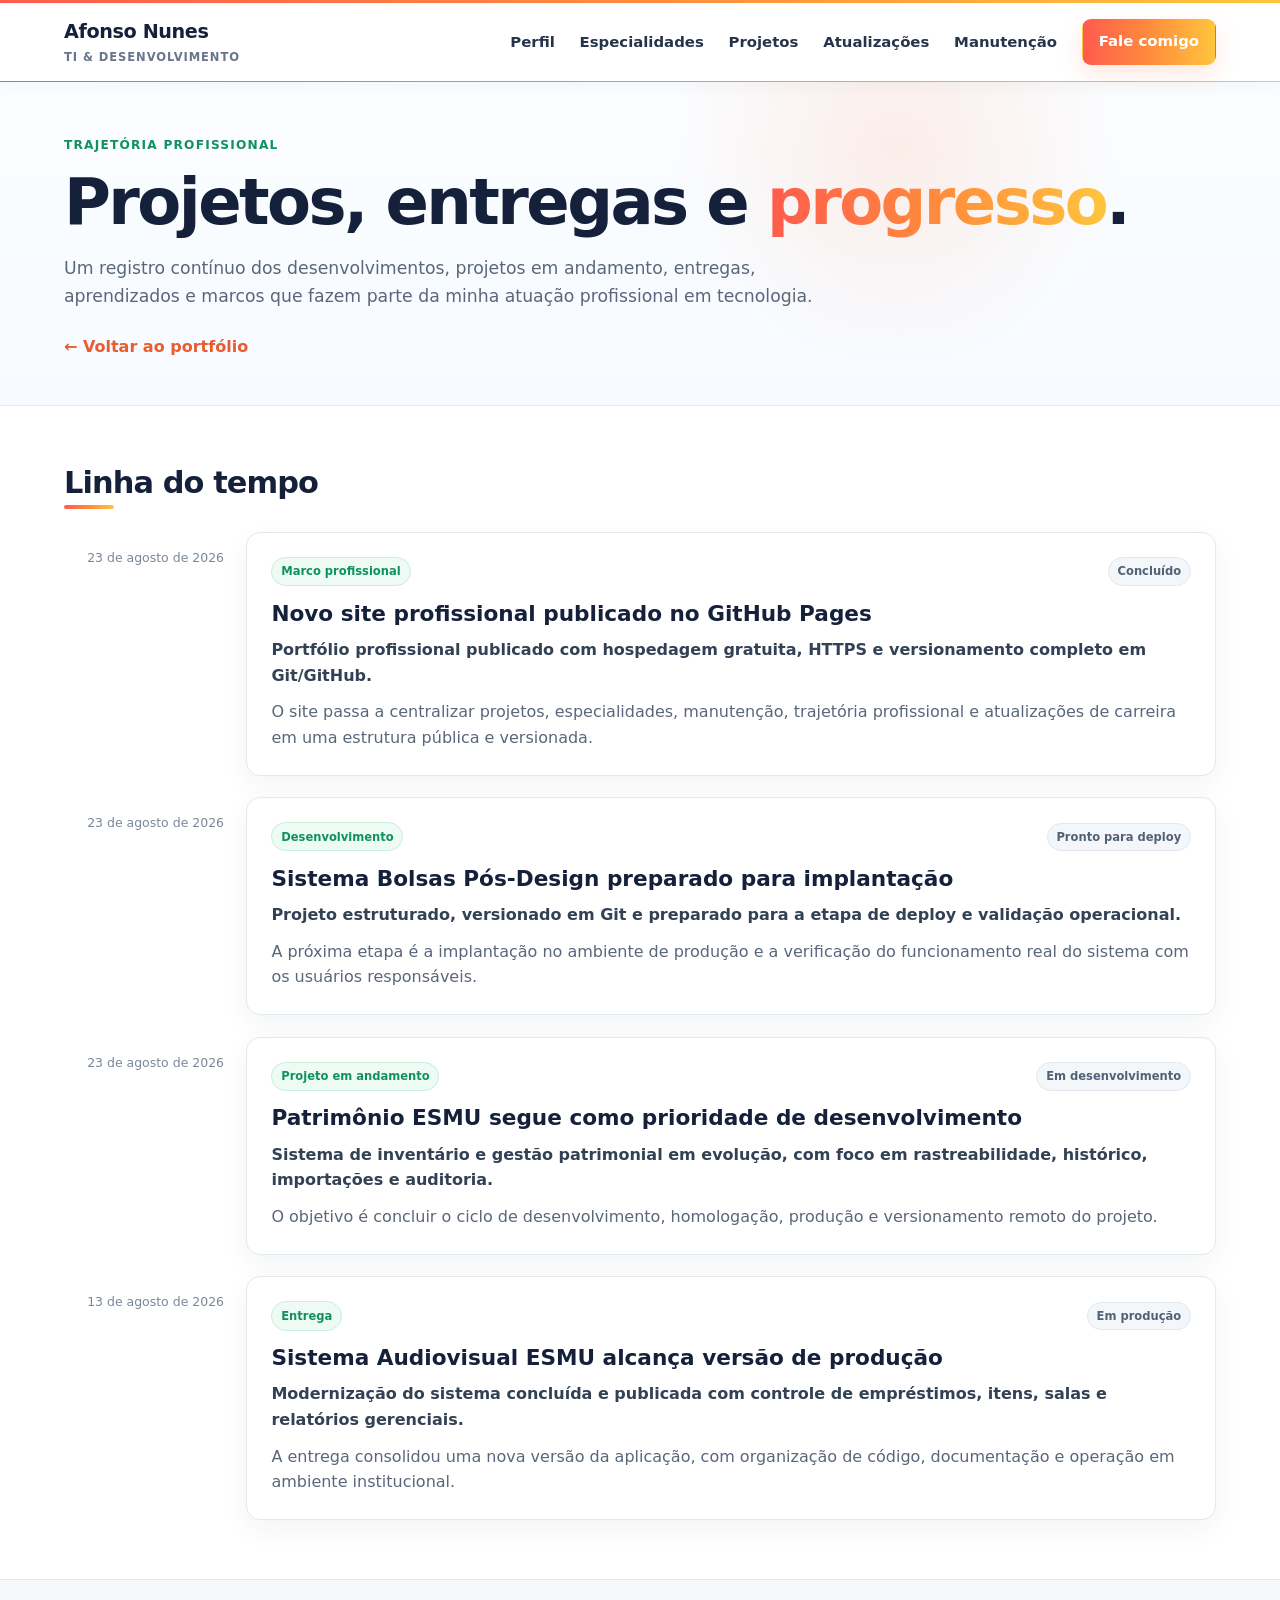
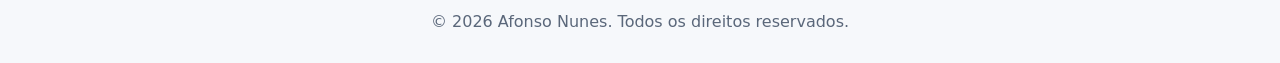
==== noticias.html @ dd9e484a "Cria página de atualizações e progresso profissional" ====
<!DOCTYPE html><html lang="pt-BR"><head><meta charset="UTF-8"><meta name="viewport" content="width=device-width,initial-scale=1"><meta name="description" content="Atualizações profissionais, projetos, entregas e progresso na trajetória de Afonso Nunes em tecnologia."><meta name="author" content="Afonso Nunes"><meta name="theme-color" content="#f7f9fc"><title>Atualizações Profissionais | Afonso Nunes</title><link rel="canonical" href="https://afonso0206.github.io/afonso-nunes-ti/noticias.html"><link rel="stylesheet" href="assets/css/style.css"><link rel="stylesheet" href="assets/css/noticias.css"><link rel="icon" type="image/svg+xml" href="favicon/favicon.svg"></head><body><a href="#main-content" class="skip-link">Pular para o conteúdo principal</a><header class="header"><div class="container header-container"><a class="logo" href="index.html" style="text-decoration:none"><span class="logo-name">Afonso Nunes</span><span class="logo-role">TI & DESENVOLVIMENTO</span></a><button class="mobile-menu-btn" aria-expanded="false" aria-controls="main-nav" aria-label="Abrir menu de navegação"><span class="hamburger"></span></button><nav id="main-nav" class="nav"><ul class="nav-list"><li><a href="index.html#perfil">Perfil</a></li><li><a href="index.html#especialidades">Especialidades</a></li><li><a href="index.html#projetos">Projetos</a></li><li><a href="noticias.html" aria-current="page">Atualizações</a></li><li><a href="index.html#manutencao">Manutenção</a></li><li><a href="index.html#contato" class="btn btn-primary">Fale comigo</a></li></ul></nav></div></header><main id="main-content"><section class="news-page-hero"><div class="container"><span class="section-eyebrow">TRAJETÓRIA PROFISSIONAL</span><h1>Projetos, entregas e <span class="gradient-warm">progresso</span>.</h1><p>Um registro contínuo dos desenvolvimentos, projetos em andamento, entregas, aprendizados e marcos que fazem parte da minha atuação profissional em tecnologia.</p><a class="news-back" href="index.html">← Voltar ao portfólio</a></div></section><section class="section"><div class="container"><h2 class="section-title">Linha do tempo</h2><div id="noticias-lista" class="timeline" aria-live="polite"><p class="news-loading">Carregando atualizações...</p></div></div></section></main><footer class="footer"><div class="container"><p>&copy; <span id="current-year"></span> Afonso Nunes. Todos os direitos reservados.</p></div></footer><script src="assets/js/noticias.js"></script><script src="assets/js/app.js"></script></body></html>
---- assets/css/style.css ----
:root{--bg:#f7f9fc;--surface:#fff;--surface-soft:#f4f7fb;--text:#15213b;--muted:#5a677a;--border:#e1e7ef;--green:#16a66a;--warm:linear-gradient(90deg,#ff5b4d,#ff8b3d,#ffc53d);--cool:linear-gradient(90deg,#a9cf3a,#3cc49c,#3b82f6);--shadow:0 12px 34px rgba(22,33,59,.08);--shadow-strong:0 20px 50px rgba(22,33,59,.12);--radius:16px;--font:'Segoe UI',system-ui,-apple-system,BlinkMacSystemFont,sans-serif;--mono:'Consolas','Monaco','Courier New',monospace;--max:1180px}*,*::before,*::after{box-sizing:border-box;margin:0;padding:0}html{scroll-behavior:smooth}body{font-family:var(--font);background:var(--bg);color:var(--text);line-height:1.6;font-size:16px}p{color:var(--muted)}h1,h2,h3{line-height:1.16}a{color:inherit}.container{width:min(90%,var(--max));margin:0 auto}.skip-link{position:absolute;top:-60px;left:1rem;z-index:9999;background:#fff;color:#111827;padding:.7rem 1rem;border:2px solid #f59e0b;border-radius:8px}.skip-link:focus{top:1rem}:focus-visible{outline:3px solid #f59e0b;outline-offset:3px}.gradient-warm,.gradient-cool{-webkit-background-clip:text;background-clip:text;-webkit-text-fill-color:transparent}.gradient-warm{background-image:var(--warm)}.gradient-cool{background-image:var(--cool)}
.header{position:sticky;top:0;z-index:50;background:rgba(255,255,255,.96);backdrop-filter:blur(14px);border-top:3px solid transparent;border-image:var(--warm) 1;border-bottom:1px solid rgba(225,231,239,.95);box-shadow:0 5px 20px rgba(21,33,59,.035)}.header-container{min-height:78px;display:flex;align-items:center;justify-content:space-between;gap:2rem}.logo{display:flex;flex-direction:column}.logo-name{font-weight:850;font-size:1.2rem;letter-spacing:-.02em}.logo-role{font-size:.72rem;color:#69758a;letter-spacing:.08em;font-weight:650}.nav-list{display:flex;align-items:center;gap:1.55rem;list-style:none}.nav-list a{text-decoration:none;color:#26344b;font-weight:700;font-size:.93rem;transition:color .2s}.nav-list a:hover{color:#ff7048}.mobile-menu-btn{display:none;border:0;background:transparent;cursor:pointer;padding:.7rem}.hamburger,.hamburger::before,.hamburger::after{display:block;width:26px;height:2px;background:#15213b;position:relative;content:""}.hamburger::before{position:absolute;top:-8px}.hamburger::after{position:absolute;top:8px}
.hero{position:relative;overflow:hidden;min-height:560px;display:flex;align-items:center;padding:2.6rem 0 3rem;background:radial-gradient(circle at 60% 20%,rgba(255,132,75,.13),transparent 22%),radial-gradient(circle at 52% 76%,rgba(70,190,220,.12),transparent 28%),linear-gradient(180deg,#fbfdff,#f7fbff);border-bottom:1px solid var(--border)}.hero::before,.hero::after{content:"";position:absolute;width:190px;height:190px;opacity:.32;background-image:radial-gradient(#bfc9d7 1px,transparent 1px);background-size:15px 15px;pointer-events:none}.hero::before{left:-45px;top:12px}.hero::after{right:-35px;bottom:0}.hero-container{position:relative;z-index:2;display:grid;grid-template-columns:.92fr 1.08fr;gap:4.2rem;align-items:center}.status-badge{display:inline-flex;align-items:center;gap:.55rem;padding:.45rem .8rem;border:1px solid #bfe9d5;border-radius:999px;background:#f3fffa;color:#0d915d;font-size:.76rem;font-weight:800;margin-bottom:1.05rem}.status-dot{width:7px;height:7px;border-radius:50%;background:#24c77c;box-shadow:0 0 0 5px rgba(36,199,124,.08)}.hero-title{font-size:clamp(2.8rem,4.6vw,4.15rem);font-weight:900;letter-spacing:-.048em;margin-bottom:1.05rem}.hero-text{font-size:1.02rem;max-width:510px;margin-bottom:1.25rem}.hero-tags{display:flex;gap:.55rem;flex-wrap:wrap;margin-bottom:1.35rem}.tag{padding:.42rem .72rem;border:1px solid var(--border);border-radius:8px;background:rgba(255,255,255,.82);color:#344158;font-size:.74rem;font-weight:800;box-shadow:0 3px 10px rgba(21,33,59,.025)}.hero-buttons{display:flex;gap:.85rem;flex-wrap:wrap}.btn{display:inline-flex;align-items:center;justify-content:center;min-height:46px;padding:.7rem 1.2rem;border-radius:9px;font-weight:800;text-decoration:none;border:1px solid transparent;cursor:pointer;transition:transform .2s,box-shadow .2s,border-color .2s}.btn:hover{transform:translateY(-2px)}.btn-primary{background:var(--warm);color:#fff;box-shadow:0 9px 22px rgba(255,112,72,.17)}.btn-primary:hover{box-shadow:0 13px 28px rgba(255,112,72,.24)}.btn-outline{background:#fff;color:var(--text);border-color:#d9e1ea;box-shadow:0 7px 20px rgba(21,33,59,.05)}.btn-outline:hover{border-color:#bcc8d7}.btn-full{width:100%;margin-top:1rem}.nav-list .btn-primary{min-height:42px;padding:.62rem 1rem;color:#fff}
.hero-terminal{max-width:560px;width:100%;justify-self:end;background:rgba(255,255,255,.96);border:1px solid #dbe3ec;border-radius:14px;overflow:hidden;box-shadow:var(--shadow-strong)}.terminal-header{min-height:48px;padding:.65rem .95rem;display:flex;align-items:center;gap:.5rem;background:linear-gradient(180deg,#fff,#f8fafc);border-bottom:1px solid #dfe6ee}.terminal-dot{width:11px;height:11px;border-radius:50%}.terminal-dot.red{background:#ff5f56}.terminal-dot.yellow{background:#ffbd2e}.terminal-dot.green{background:#27c93f}.terminal-title{margin-left:auto;color:#8a96a8;font-family:var(--mono);font-size:.78rem}.terminal-body{padding:1.45rem 1.6rem 1.55rem;font-family:var(--mono);font-size:.88rem;background:rgba(255,255,255,.8)}.terminal-body p{color:#263449}.terminal-body .prompt{color:#00a967;font-weight:850}.terminal-body .output{margin:.38rem 0 .38rem .9rem;color:#172033}.terminal-body .output.success{color:#00a967;font-weight:750}.blinking-cursor{animation:blink 1s step-end infinite}@keyframes blink{50%{opacity:0}}
.section{padding:3.7rem 0;background:#fff}.bg-darker{background:#f7f9fc}.section-title{display:inline-block;position:relative;margin-bottom:2rem;font-size:1.9rem;font-weight:900;letter-spacing:-.03em}.section-title::after{content:"";position:absolute;left:0;bottom:-9px;width:50px;height:4px;border-radius:999px;background:var(--warm)}.section-subtitle{max-width:700px;margin-top:-.55rem;margin-bottom:1.75rem}.profile-grid{display:grid;grid-template-columns:1.15fr .85fr;gap:1.2rem}.profile-text,.skills-cloud{background:#fff;border:1px solid var(--border);border-radius:var(--radius);box-shadow:var(--shadow);padding:1.35rem}.profile-text{position:relative;overflow:hidden}.profile-text::before{content:"";position:absolute;inset:0 auto 0 0;width:4px;background:var(--warm)}.profile-text p+p{margin-top:.9rem}.skills-cloud{display:flex;align-content:flex-start;flex-wrap:wrap;gap:.5rem}.skill-tag{background:#f8fafc;border:1px solid #e0e7ef;color:#46556a;padding:.36rem .68rem;border-radius:999px;font-size:.8rem;box-shadow:0 3px 9px rgba(21,33,59,.02)}.skills-cloud .skill-tag:nth-child(4n+1){background:#fff4ee;border-color:#ffd7c5}.skills-cloud .skill-tag:nth-child(4n+2){background:#effbf4;border-color:#ccefdc}.skills-cloud .skill-tag:nth-child(4n+3){background:#eff7ff;border-color:#d3e7ff}.skills-cloud .skill-tag:nth-child(4n){background:#f7f0ff;border-color:#e7d6ff}
.cards-grid{display:grid;grid-template-columns:repeat(auto-fit,minmax(250px,1fr));gap:1.15rem}.card{background:#fff;border:1px solid var(--border);border-radius:var(--radius);padding:1.35rem;box-shadow:var(--shadow);transition:transform .22s,box-shadow .22s,border-color .22s}.card:hover{transform:translateY(-3px);box-shadow:0 17px 38px rgba(21,33,59,.1);border-color:#d0dae6}.card h3{margin-bottom:.55rem}.card-icon{width:46px;height:46px;border-radius:50%;display:flex;align-items:center;justify-content:center;font-size:1.35rem;margin-bottom:.75rem;background:#fff3ed;border:1px solid #ffd9c8}.card:nth-child(4n+2) .card-icon{background:#effbf4;border-color:#ccefdc}.card:nth-child(4n+3) .card-icon{background:#eef6ff;border-color:#d6e8ff}.card:nth-child(4n) .card-icon{background:#f7efff;border-color:#e8d7ff}.project-image-placeholder{height:135px;display:flex;align-items:center;justify-content:center;margin-bottom:.9rem;border-radius:11px;color:#263449;font-weight:850;background:linear-gradient(135deg,#fff4ec,#eef7ff);border:1px solid #e5ebf2}.tech-stack{display:flex;flex-wrap:wrap;gap:.4rem;margin:.9rem 0}.tech-stack span{font-size:.74rem;color:#526276;background:#f4f7fa;border:1px solid #e4eaf0;padding:.23rem .5rem;border-radius:999px}.status-badge-small{display:inline-flex;align-items:center;padding:.32rem .65rem;border-radius:999px;color:#0d945d;background:#eefbf5;border:1px solid #c9eddb;font-size:.76rem;font-weight:800}
.modern-form{max-width:860px;margin:0 auto}fieldset{border:1px solid #dfe6ee;border-radius:14px;padding:1.5rem;margin-bottom:1.25rem;background:#fff;box-shadow:var(--shadow)}legend{padding:0 .55rem;font-weight:850;color:#0f925e}.form-group{margin-bottom:.95rem;display:flex;flex-direction:column}.form-row{display:grid;grid-template-columns:repeat(auto-fit,minmax(210px,1fr));gap:.95rem}label{margin-bottom:.38rem;font-size:.88rem;color:#4f6074;font-weight:700}input,select,textarea{width:100%;background:#fbfcfe;border:1px solid #d7e0ea;border-radius:9px;padding:.72rem .82rem;color:#172033;font:inherit;transition:border-color .2s,box-shadow .2s}input:focus,select:focus,textarea:focus{outline:none;border-color:#f59e0b;box-shadow:0 0 0 3px rgba(245,158,11,.12)}.checkbox-group,.privacy-check{flex-direction:row;align-items:flex-start;gap:.65rem}.checkbox-group input,.privacy-check input{width:auto;margin-top:.3rem}.form-notice,.privacy-note,.form-feedback{margin:.9rem 0;padding:.85rem .95rem;border:1px solid #dde5ed;border-radius:10px;background:#f8fafc;color:#5a697c}.form-feedback{border-color:#b9e8d2;background:#f1fcf6;color:#136c4b}.contact-container{text-align:center}.contact-links{display:flex;justify-content:center;gap:.9rem;flex-wrap:wrap;margin-top:1.35rem}.contact-item{display:flex;align-items:center;gap:.5rem;padding:.7rem .95rem;color:#1f2d42;text-decoration:none;background:#fff;border:1px solid #dfe6ee;border-radius:10px;box-shadow:var(--shadow);overflow-wrap:anywhere}.contact-item:hover{border-color:#ffb188;transform:translateY(-2px)}.footer{padding:1.8rem 0;background:#f6f8fb;border-top:1px solid #e2e8f0;text-align:center;color:#6d7a8b}.footer-note{font-size:.82rem;margin-top:.35rem}
@media(max-width:980px){.hero-container{grid-template-columns:1fr;gap:2rem}.hero{min-height:auto}.hero-terminal{justify-self:stretch;max-width:none}.profile-grid{grid-template-columns:1fr}}
@media(max-width:768px){.header-container{min-height:68px}.mobile-menu-btn{display:block}.nav{position:absolute;top:100%;left:0;width:100%;max-height:0;overflow:hidden;background:#fff;border-bottom:1px solid #e2e8f0;transition:max-height .25s ease}.nav.active{max-height:430px}.nav-list{flex-direction:column;align-items:stretch;gap:.4rem;padding:1rem 5%}.nav-list a{display:block;padding:.62rem .2rem}.hero{padding:2.35rem 0 2.7rem}.hero-title{font-size:clamp(2.55rem,12vw,3.5rem)}.hero-text{max-width:none}.form-row{grid-template-columns:1fr}.section{padding:3rem 0}}
@media(max-width:520px){.container{width:92%}.hero-buttons .btn{width:100%}.hero-tags{gap:.4rem}.terminal-body{padding:1.1rem;font-size:.8rem;overflow-wrap:anywhere}.section-title{font-size:1.7rem}}
@media(prefers-reduced-motion:reduce){html{scroll-behavior:auto}*,*::before,*::after{animation-duration:.01ms!important;transition-duration:.01ms!important}}
---- assets/css/noticias.css ----
.section-heading-row{display:flex;justify-content:space-between;align-items:flex-end;gap:2rem;margin-bottom:1.6rem}.section-heading-row .section-title{margin-bottom:1.2rem}.section-heading-row .section-subtitle{margin:0}.section-eyebrow{display:block;color:#0f925e;font-size:.76rem;font-weight:800;letter-spacing:.1em;margin-bottom:.55rem}.news-home-section{background:linear-gradient(180deg,#fff,#f8fbff)}.news-grid{display:grid;grid-template-columns:repeat(3,minmax(0,1fr));gap:1.2rem}.news-card{background:#fff;border:1px solid #e2e8f0;border-radius:14px;padding:1.3rem;box-shadow:0 10px 28px rgba(20,33,61,.06);display:flex;flex-direction:column;min-height:245px}.news-card-top{display:flex;justify-content:space-between;gap:1rem;align-items:center;margin-bottom:.9rem}.news-card time,.timeline-date{font-size:.78rem;color:#7b8798}.news-category{font-size:.72rem;font-weight:800;color:#0f925e;background:#eefbf5;border:1px solid #c9eddb;padding:.28rem .55rem;border-radius:999px}.news-card h3{font-size:1.15rem;margin-bottom:.7rem}.news-card p{flex:1}.news-card-footer{display:flex;justify-content:space-between;gap:1rem;align-items:center;margin-top:1rem}.news-card-footer a{color:#e85c2f;font-weight:750;text-decoration:none}.news-status{font-size:.72rem;font-weight:750;color:#526276;background:#f4f7fa;border:1px solid #e3e8ef;padding:.25rem .55rem;border-radius:999px}.news-loading{grid-column:1/-1;padding:1rem;color:#6b7280}.news-page-hero{padding:3.4rem 0 2.8rem;background:radial-gradient(circle at 70% 20%,rgba(255,126,69,.12),transparent 24%),linear-gradient(180deg,#fbfdff,#f7fbff);border-bottom:1px solid #e2e8f0}.news-page-hero h1{font-size:clamp(2.5rem,5vw,4rem);letter-spacing:-.04em;margin:.5rem 0 1rem}.news-page-hero p{max-width:760px;font-size:1.08rem}.timeline{display:grid;gap:1.35rem}.timeline-item{display:grid;grid-template-columns:160px 1fr;gap:1.4rem;scroll-margin-top:110px}.timeline-date{padding-top:1rem;text-align:right}.timeline-card{background:#fff;border:1px solid #e2e8f0;border-radius:14px;padding:1.5rem;box-shadow:0 10px 28px rgba(20,33,61,.05)}.timeline-card h2{font-size:1.35rem;margin:.7rem 0}.timeline-lead{font-weight:650;color:#334155;margin-bottom:.7rem}.news-back{display:inline-flex;margin-top:1.5rem;text-decoration:none;color:#e85c2f;font-weight:750}@media(max-width:950px){.news-grid{grid-template-columns:1fr 1fr}.section-heading-row{align-items:flex-start;flex-direction:column}.timeline-item{grid-template-columns:1fr}.timeline-date{text-align:left;padding:0}}@media(max-width:640px){.news-grid{grid-template-columns:1fr}.news-card{min-height:auto}.news-card-top,.news-card-footer{align-items:flex-start;flex-direction:column}.timeline-card{padding:1.2rem}}
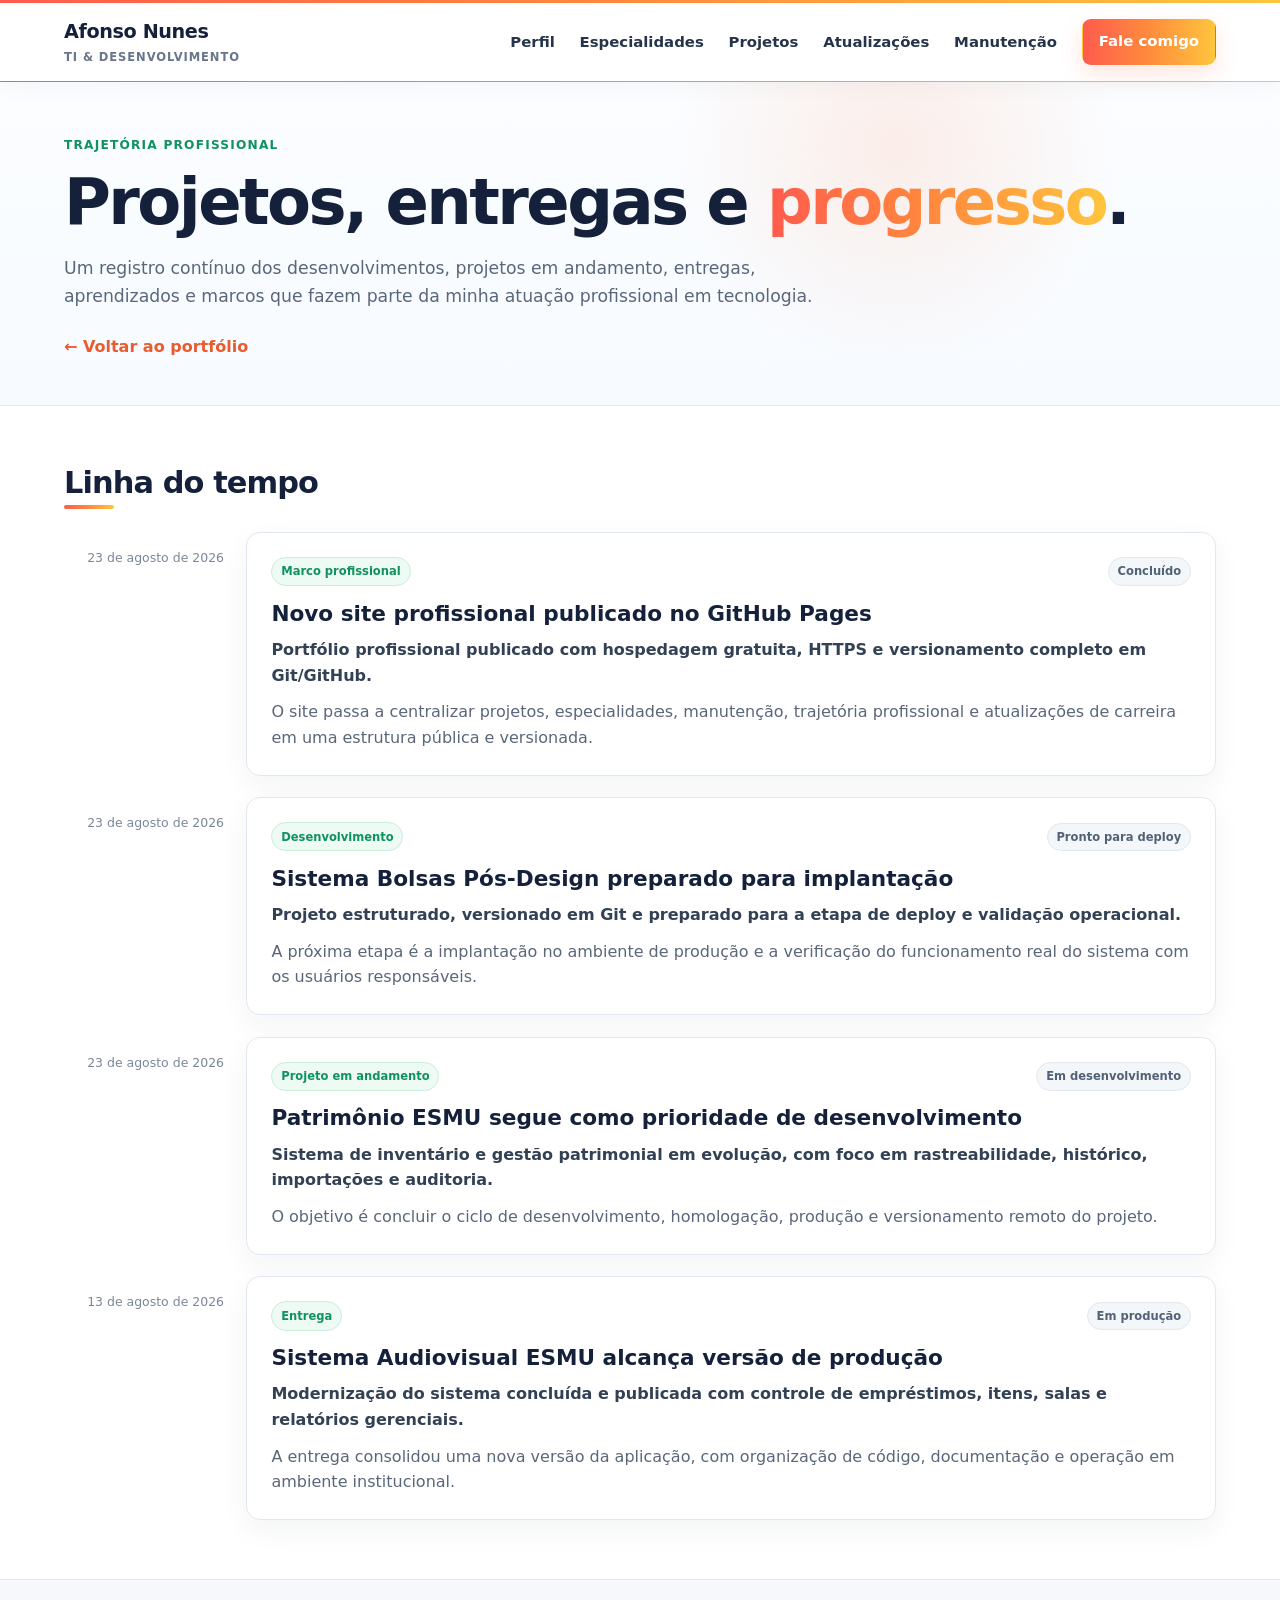
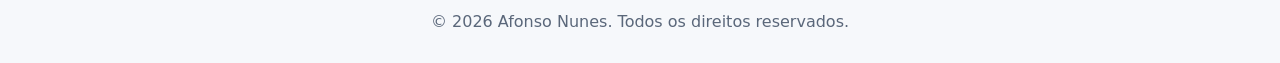
==== commit 280e5b03: "Melhora SEO e compartilhamento da página de atualizações" ====
--- a/noticias.html
+++ b/noticias.html
@@ -1 +1 @@
-<!DOCTYPE html><html lang="pt-BR"><head><meta charset="UTF-8"><meta name="viewport" content="width=device-width,initial-scale=1"><meta name="description" content="Atualizações profissionais, projetos, entregas e progresso na trajetória de Afonso Nunes em tecnologia."><meta name="author" content="Afonso Nunes"><meta name="theme-color" content="#f7f9fc"><title>Atualizações Profissionais | Afonso Nunes</title><link rel="canonical" href="https://afonso0206.github.io/afonso-nunes-ti/noticias.html"><link rel="stylesheet" href="assets/css/style.css"><link rel="stylesheet" href="assets/css/noticias.css"><link rel="icon" type="image/svg+xml" href="favicon/favicon.svg"></head><body><a href="#main-content" class="skip-link">Pular para o conteúdo principal</a><header class="header"><div class="container header-container"><a class="logo" href="index.html" style="text-decoration:none"><span class="logo-name">Afonso Nunes</span><span class="logo-role">TI & DESENVOLVIMENTO</span></a><button class="mobile-menu-btn" aria-expanded="false" aria-controls="main-nav" aria-label="Abrir menu de navegação"><span class="hamburger"></span></button><nav id="main-nav" class="nav"><ul class="nav-list"><li><a href="index.html#perfil">Perfil</a></li><li><a href="index.html#especialidades">Especialidades</a></li><li><a href="index.html#projetos">Projetos</a></li><li><a href="noticias.html" aria-current="page">Atualizações</a></li><li><a href="index.html#manutencao">Manutenção</a></li><li><a href="index.html#contato" class="btn btn-primary">Fale comigo</a></li></ul></nav></div></header><main id="main-content"><section class="news-page-hero"><div class="container"><span class="section-eyebrow">TRAJETÓRIA PROFISSIONAL</span><h1>Projetos, entregas e <span class="gradient-warm">progresso</span>.</h1><p>Um registro contínuo dos desenvolvimentos, projetos em andamento, entregas, aprendizados e marcos que fazem parte da minha atuação profissional em tecnologia.</p><a class="news-back" href="index.html">← Voltar ao portfólio</a></div></section><section class="section"><div class="container"><h2 class="section-title">Linha do tempo</h2><div id="noticias-lista" class="timeline" aria-live="polite"><p class="news-loading">Carregando atualizações...</p></div></div></section></main><footer class="footer"><div class="container"><p>&copy; <span id="current-year"></span> Afonso Nunes. Todos os direitos reservados.</p></div></footer><script src="assets/js/noticias.js"></script><script src="assets/js/app.js"></script></body></html>+<!DOCTYPE html><html lang="pt-BR"><head><meta charset="UTF-8"><meta name="viewport" content="width=device-width,initial-scale=1"><meta name="description" content="Atualizações profissionais, projetos, desenvolvimento de sistemas, suporte e tecnologia de Afonso Nunes em Belo Horizonte."><meta name="author" content="Afonso Nunes"><meta name="theme-color" content="#f7f9fc"><meta name="robots" content="index,follow,max-image-preview:large"><meta property="og:title" content="Atualizações Profissionais | Afonso Nunes"><meta property="og:description" content="Projetos, entregas e progresso profissional em tecnologia, desenvolvimento de sistemas e suporte de TI."><meta property="og:type" content="website"><meta property="og:url" content="https://afonso0206.github.io/afonso.nunes-ti/noticias.html"><meta property="og:locale" content="pt_BR"><meta name="twitter:card" content="summary"><title>Atualizações Profissionais | Afonso Nunes</title><link rel="canonical" href="https://afonso0206.github.io/afonso.nunes-ti/noticias.html"><link rel="stylesheet" href="assets/css/style.css"><link rel="stylesheet" href="assets/css/noticias.css"><link rel="icon" type="image/svg+xml" href="favicon/favicon.svg"><script type="application/ld+json">{"@context":"https://schema.org","@type":"CollectionPage","name":"Atualizações Profissionais | Afonso Nunes","description":"Projetos, entregas e progresso profissional em tecnologia.","url":"https://afonso0206.github.io/afonso.nunes-ti/noticias.html","isPartOf":{"@type":"WebSite","name":"Afonso Nunes - TI & Desenvolvimento","url":"https://afonso0206.github.io/afonso.nunes-ti/"}}</script></head><body><a href="#main-content" class="skip-link">Pular para o conteúdo principal</a><header class="header"><div class="container header-container"><a class="logo" href="index.html" style="text-decoration:none"><span class="logo-name">Afonso Nunes</span><span class="logo-role">TI & DESENVOLVIMENTO</span></a><button class="mobile-menu-btn" aria-expanded="false" aria-controls="main-nav" aria-label="Abrir menu de navegação"><span class="hamburger"></span></button><nav id="main-nav" class="nav"><ul class="nav-list"><li><a href="index.html#perfil">Perfil</a></li><li><a href="index.html#especialidades">Especialidades</a></li><li><a href="index.html#projetos">Projetos</a></li><li><a href="noticias.html" aria-current="page">Atualizações</a></li><li><a href="index.html#manutencao">Manutenção</a></li><li><a href="index.html#contato" class="btn btn-primary">Fale comigo</a></li></ul></nav></div></header><main id="main-content"><section class="news-page-hero"><div class="container"><span class="section-eyebrow">TRAJETÓRIA PROFISSIONAL</span><h1>Projetos, entregas e <span class="gradient-warm">progresso</span>.</h1><p>Um registro contínuo dos desenvolvimentos, projetos em andamento, entregas, aprendizados e marcos que fazem parte da minha atuação profissional em tecnologia.</p><a class="news-back" href="index.html">← Voltar ao portfólio</a></div></section><section class="section"><div class="container"><h2 class="section-title">Linha do tempo</h2><div id="noticias-lista" class="timeline" aria-live="polite"><p class="news-loading">Carregando atualizações...</p></div></div></section></main><footer class="footer"><div class="container"><p>&copy; <span id="current-year"></span> Afonso Nunes. Todos os direitos reservados.</p></div></footer><script src="assets/js/noticias.js"></script><script src="assets/js/app.js"></script></body></html>
--- a/assets/css/noticias.css
+++ b/assets/css/noticias.css
@@ -1 +1 @@
-.section-heading-row{display:flex;justify-content:space-between;align-items:flex-end;gap:2rem;margin-bottom:1.6rem}.section-heading-row .section-title{margin-bottom:1.2rem}.section-heading-row .section-subtitle{margin:0}.section-eyebrow{display:block;color:#0f925e;font-size:.76rem;font-weight:800;letter-spacing:.1em;margin-bottom:.55rem}.news-home-section{background:linear-gradient(180deg,#fff,#f8fbff)}.news-grid{display:grid;grid-template-columns:repeat(3,minmax(0,1fr));gap:1.2rem}.news-card{background:#fff;border:1px solid #e2e8f0;border-radius:14px;padding:1.3rem;box-shadow:0 10px 28px rgba(20,33,61,.06);display:flex;flex-direction:column;min-height:245px}.news-card-top{display:flex;justify-content:space-between;gap:1rem;align-items:center;margin-bottom:.9rem}.news-card time,.timeline-date{font-size:.78rem;color:#7b8798}.news-category{font-size:.72rem;font-weight:800;color:#0f925e;background:#eefbf5;border:1px solid #c9eddb;padding:.28rem .55rem;border-radius:999px}.news-card h3{font-size:1.15rem;margin-bottom:.7rem}.news-card p{flex:1}.news-card-footer{display:flex;justify-content:space-between;gap:1rem;align-items:center;margin-top:1rem}.news-card-footer a{color:#e85c2f;font-weight:750;text-decoration:none}.news-status{font-size:.72rem;font-weight:750;color:#526276;background:#f4f7fa;border:1px solid #e3e8ef;padding:.25rem .55rem;border-radius:999px}.news-loading{grid-column:1/-1;padding:1rem;color:#6b7280}.news-page-hero{padding:3.4rem 0 2.8rem;background:radial-gradient(circle at 70% 20%,rgba(255,126,69,.12),transparent 24%),linear-gradient(180deg,#fbfdff,#f7fbff);border-bottom:1px solid #e2e8f0}.news-page-hero h1{font-size:clamp(2.5rem,5vw,4rem);letter-spacing:-.04em;margin:.5rem 0 1rem}.news-page-hero p{max-width:760px;font-size:1.08rem}.timeline{display:grid;gap:1.35rem}.timeline-item{display:grid;grid-template-columns:160px 1fr;gap:1.4rem;scroll-margin-top:110px}.timeline-date{padding-top:1rem;text-align:right}.timeline-card{background:#fff;border:1px solid #e2e8f0;border-radius:14px;padding:1.5rem;box-shadow:0 10px 28px rgba(20,33,61,.05)}.timeline-card h2{font-size:1.35rem;margin:.7rem 0}.timeline-lead{font-weight:650;color:#334155;margin-bottom:.7rem}.news-back{display:inline-flex;margin-top:1.5rem;text-decoration:none;color:#e85c2f;font-weight:750}@media(max-width:950px){.news-grid{grid-template-columns:1fr 1fr}.section-heading-row{align-items:flex-start;flex-direction:column}.timeline-item{grid-template-columns:1fr}.timeline-date{text-align:left;padding:0}}@media(max-width:640px){.news-grid{grid-template-columns:1fr}.news-card{min-height:auto}.news-card-top,.news-card-footer{align-items:flex-start;flex-direction:column}.timeline-card{padding:1.2rem}}
+.section-heading-row{display:flex;justify-content:space-between;align-items:flex-end;gap:2rem;margin-bottom:1.6rem}.section-heading-row .section-title{margin-bottom:1.2rem}.section-heading-row .section-subtitle{margin:0}.section-eyebrow{display:block;color:#0f925e;font-size:.76rem;font-weight:800;letter-spacing:.1em;margin-bottom:.55rem}.news-home-section{background:linear-gradient(180deg,#fff,#f8fbff)}.news-grid{display:grid;grid-template-columns:repeat(3,minmax(0,1fr));gap:1.2rem}.news-card{background:#fff;border:1px solid #e2e8f0;border-radius:14px;box-shadow:0 10px 28px rgba(20,33,61,.06);display:flex;flex-direction:column;min-height:245px;overflow:hidden}.news-card-body{padding:1.3rem;display:flex;flex-direction:column;flex:1}.news-card-top{display:flex;justify-content:space-between;gap:1rem;align-items:center;margin-bottom:.9rem}.news-card time,.timeline-date{font-size:.78rem;color:#7b8798}.news-category{font-size:.72rem;font-weight:800;color:#0f925e;background:#eefbf5;border:1px solid #c9eddb;padding:.28rem .55rem;border-radius:999px}.news-card h3{font-size:1.15rem;margin-bottom:.7rem}.news-card p{flex:1}.news-card-footer{display:flex;justify-content:space-between;gap:1rem;align-items:center;margin-top:1rem}.news-card-footer a{color:#e85c2f;font-weight:750;text-decoration:none}.news-status{font-size:.72rem;font-weight:750;color:#526276;background:#f4f7fa;border:1px solid #e3e8ef;padding:.25rem .55rem;border-radius:999px}.news-loading{grid-column:1/-1;padding:1rem;color:#6b7280}.news-page-hero{padding:3.4rem 0 2.8rem;background:radial-gradient(circle at 70% 20%,rgba(255,126,69,.12),transparent 24%),linear-gradient(180deg,#fbfdff,#f7fbff);border-bottom:1px solid #e2e8f0}.news-page-hero h1{font-size:clamp(2.5rem,5vw,4rem);letter-spacing:-.04em;margin:.5rem 0 1rem}.news-page-hero p{max-width:760px;font-size:1.08rem}.timeline{display:grid;gap:1.35rem}.timeline-item{display:grid;grid-template-columns:160px 1fr;gap:1.4rem;scroll-margin-top:110px}.timeline-date{padding-top:1rem;text-align:right}.timeline-card{background:#fff;border:1px solid #e2e8f0;border-radius:14px;padding:1.5rem;box-shadow:0 10px 28px rgba(20,33,61,.05);overflow:hidden}.timeline-card h2{font-size:1.35rem;margin:.7rem 0}.timeline-lead{font-weight:650;color:#334155;margin-bottom:.7rem}.news-back{display:inline-flex;margin-top:1.5rem;text-decoration:none;color:#e85c2f;font-weight:750}.news-cover,.news-inline-image{margin:1rem 0}.news-card>.news-cover{margin:0}.news-cover img,.news-inline-image img{display:block;width:100%;height:auto;border-radius:12px;object-fit:cover;background:#eef2f7}.news-card>.news-cover img{border-radius:0;aspect-ratio:16/9}.timeline-card>.news-cover img{max-height:520px;aspect-ratio:16/9}.news-inline-image img{max-height:720px;object-fit:contain}.news-cover figcaption,.news-inline-image figcaption{font-size:.78rem;color:#6b7280;margin-top:.45rem}.news-content p{white-space:pre-line}.news-content figure+ p,.news-content p+figure{margin-top:1.2rem}@media(max-width:950px){.news-grid{grid-template-columns:1fr 1fr}.section-heading-row{align-items:flex-start;flex-direction:column}.timeline-item{grid-template-columns:1fr}.timeline-date{text-align:left;padding:0}}@media(max-width:640px){.news-grid{grid-template-columns:1fr}.news-card{min-height:auto}.news-card-top,.news-card-footer{align-items:flex-start;flex-direction:column}.timeline-card{padding:1.2rem}}
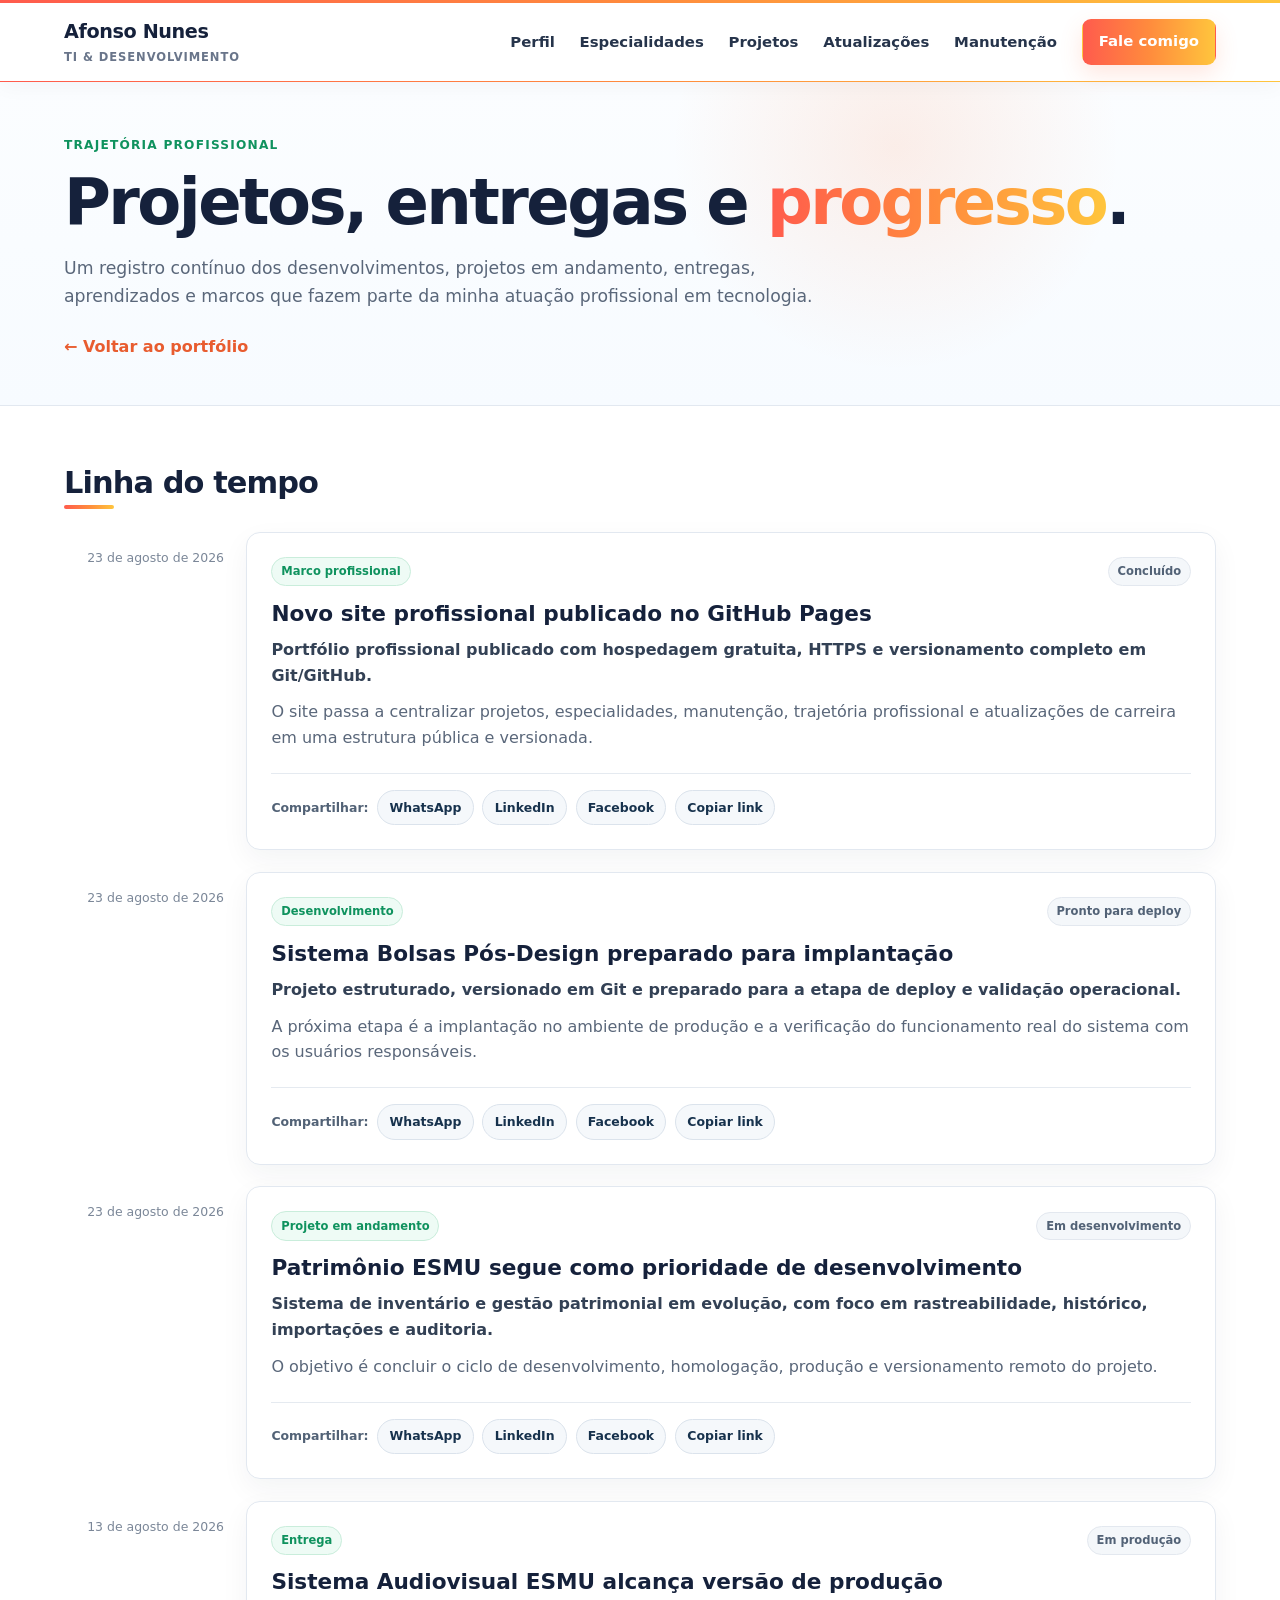
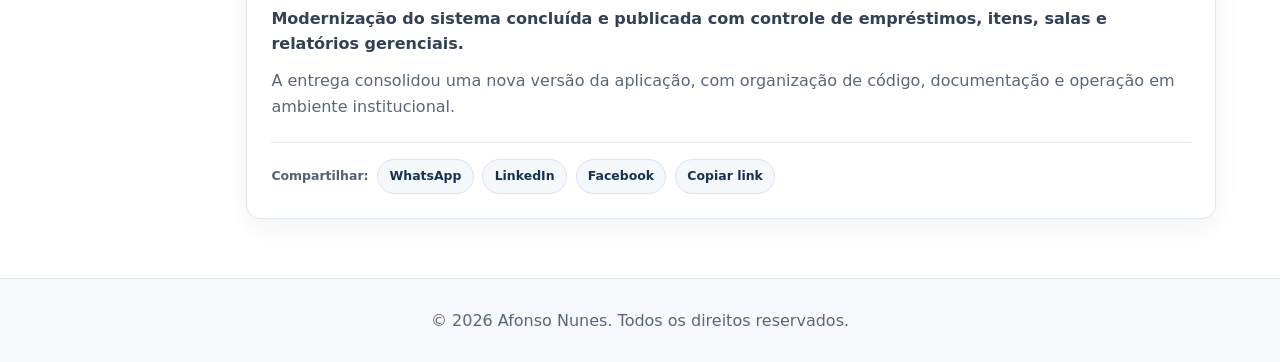
==== commit f816fc0e: "Corrige carregamento dos controles de compartilhamento" ====
--- a/noticias.html
+++ b/noticias.html
@@ -1 +1 @@
-<!DOCTYPE html><html lang="pt-BR"><head><meta charset="UTF-8"><meta name="viewport" content="width=device-width,initial-scale=1"><meta name="description" content="Atualizações profissionais, projetos, desenvolvimento de sistemas, suporte e tecnologia de Afonso Nunes em Belo Horizonte."><meta name="author" content="Afonso Nunes"><meta name="theme-color" content="#f7f9fc"><meta name="robots" content="index,follow,max-image-preview:large"><meta property="og:title" content="Atualizações Profissionais | Afonso Nunes"><meta property="og:description" content="Projetos, entregas e progresso profissional em tecnologia, desenvolvimento de sistemas e suporte de TI."><meta property="og:type" content="website"><meta property="og:url" content="https://afonso0206.github.io/afonso.nunes-ti/noticias.html"><meta property="og:locale" content="pt_BR"><meta name="twitter:card" content="summary"><title>Atualizações Profissionais | Afonso Nunes</title><link rel="canonical" href="https://afonso0206.github.io/afonso.nunes-ti/noticias.html"><link rel="stylesheet" href="assets/css/style.css"><link rel="stylesheet" href="assets/css/noticias.css"><link rel="icon" type="image/svg+xml" href="favicon/favicon.svg"><script type="application/ld+json">{"@context":"https://schema.org","@type":"CollectionPage","name":"Atualizações Profissionais | Afonso Nunes","description":"Projetos, entregas e progresso profissional em tecnologia.","url":"https://afonso0206.github.io/afonso.nunes-ti/noticias.html","isPartOf":{"@type":"WebSite","name":"Afonso Nunes - TI & Desenvolvimento","url":"https://afonso0206.github.io/afonso.nunes-ti/"}}</script></head><body><a href="#main-content" class="skip-link">Pular para o conteúdo principal</a><header class="header"><div class="container header-container"><a class="logo" href="index.html" style="text-decoration:none"><span class="logo-name">Afonso Nunes</span><span class="logo-role">TI & DESENVOLVIMENTO</span></a><button class="mobile-menu-btn" aria-expanded="false" aria-controls="main-nav" aria-label="Abrir menu de navegação"><span class="hamburger"></span></button><nav id="main-nav" class="nav"><ul class="nav-list"><li><a href="index.html#perfil">Perfil</a></li><li><a href="index.html#especialidades">Especialidades</a></li><li><a href="index.html#projetos">Projetos</a></li><li><a href="noticias.html" aria-current="page">Atualizações</a></li><li><a href="index.html#manutencao">Manutenção</a></li><li><a href="index.html#contato" class="btn btn-primary">Fale comigo</a></li></ul></nav></div></header><main id="main-content"><section class="news-page-hero"><div class="container"><span class="section-eyebrow">TRAJETÓRIA PROFISSIONAL</span><h1>Projetos, entregas e <span class="gradient-warm">progresso</span>.</h1><p>Um registro contínuo dos desenvolvimentos, projetos em andamento, entregas, aprendizados e marcos que fazem parte da minha atuação profissional em tecnologia.</p><a class="news-back" href="index.html">← Voltar ao portfólio</a></div></section><section class="section"><div class="container"><h2 class="section-title">Linha do tempo</h2><div id="noticias-lista" class="timeline" aria-live="polite"><p class="news-loading">Carregando atualizações...</p></div></div></section></main><footer class="footer"><div class="container"><p>&copy; <span id="current-year"></span> Afonso Nunes. Todos os direitos reservados.</p></div></footer><script src="assets/js/noticias.js"></script><script src="assets/js/app.js"></script></body></html>+<!DOCTYPE html><html lang="pt-BR"><head><meta charset="UTF-8"><meta name="viewport" content="width=device-width,initial-scale=1"><meta name="description" content="Atualizações profissionais, projetos, desenvolvimento de sistemas, suporte e tecnologia de Afonso Nunes em Belo Horizonte."><meta name="author" content="Afonso Nunes"><meta name="theme-color" content="#f7f9fc"><meta name="robots" content="index,follow,max-image-preview:large"><meta property="og:title" content="Atualizações Profissionais | Afonso Nunes"><meta property="og:description" content="Projetos, entregas e progresso profissional em tecnologia, desenvolvimento de sistemas e suporte de TI."><meta property="og:type" content="website"><meta property="og:url" content="https://afonso0206.github.io/afonso.nunes-ti/noticias.html"><meta property="og:locale" content="pt_BR"><meta name="twitter:card" content="summary"><title>Atualizações Profissionais | Afonso Nunes</title><link rel="canonical" href="https://afonso0206.github.io/afonso.nunes-ti/noticias.html"><link rel="stylesheet" href="assets/css/style.css"><link rel="stylesheet" href="assets/css/noticias.css?v=20260823-2"><link rel="icon" type="image/svg+xml" href="favicon/favicon.svg"><script type="application/ld+json">{"@context":"https://schema.org","@type":"CollectionPage","name":"Atualizações Profissionais | Afonso Nunes","description":"Projetos, entregas e progresso profissional em tecnologia.","url":"https://afonso0206.github.io/afonso.nunes-ti/noticias.html","isPartOf":{"@type":"WebSite","name":"Afonso Nunes - TI & Desenvolvimento","url":"https://afonso0206.github.io/afonso.nunes-ti/"}}</script></head><body><a href="#main-content" class="skip-link">Pular para o conteúdo principal</a><header class="header"><div class="container header-container"><a class="logo" href="index.html" style="text-decoration:none"><span class="logo-name">Afonso Nunes</span><span class="logo-role">TI & DESENVOLVIMENTO</span></a><button class="mobile-menu-btn" aria-expanded="false" aria-controls="main-nav" aria-label="Abrir menu de navegação"><span class="hamburger"></span></button><nav id="main-nav" class="nav"><ul class="nav-list"><li><a href="index.html#perfil">Perfil</a></li><li><a href="index.html#especialidades">Especialidades</a></li><li><a href="index.html#projetos">Projetos</a></li><li><a href="noticias.html" aria-current="page">Atualizações</a></li><li><a href="index.html#manutencao">Manutenção</a></li><li><a href="index.html#contato" class="btn btn-primary">Fale comigo</a></li></ul></nav></div></header><main id="main-content"><section class="news-page-hero"><div class="container"><span class="section-eyebrow">TRAJETÓRIA PROFISSIONAL</span><h1>Projetos, entregas e <span class="gradient-warm">progresso</span>.</h1><p>Um registro contínuo dos desenvolvimentos, projetos em andamento, entregas, aprendizados e marcos que fazem parte da minha atuação profissional em tecnologia.</p><a class="news-back" href="index.html">← Voltar ao portfólio</a></div></section><section class="section"><div class="container"><h2 class="section-title">Linha do tempo</h2><div id="noticias-lista" class="timeline" aria-live="polite"><p class="news-loading">Carregando atualizações...</p></div></div></section></main><footer class="footer"><div class="container"><p>&copy; <span id="current-year"></span> Afonso Nunes. Todos os direitos reservados.</p></div></footer><script src="assets/js/noticias.js?v=20260823-2"></script><script src="assets/js/app.js"></script></body></html>
--- a/assets/css/noticias.css
+++ b/assets/css/noticias.css
@@ -1 +1 @@
-.section-heading-row{display:flex;justify-content:space-between;align-items:flex-end;gap:2rem;margin-bottom:1.6rem}.section-heading-row .section-title{margin-bottom:1.2rem}.section-heading-row .section-subtitle{margin:0}.section-eyebrow{display:block;color:#0f925e;font-size:.76rem;font-weight:800;letter-spacing:.1em;margin-bottom:.55rem}.news-home-section{background:linear-gradient(180deg,#fff,#f8fbff)}.news-grid{display:grid;grid-template-columns:repeat(3,minmax(0,1fr));gap:1.2rem}.news-card{background:#fff;border:1px solid #e2e8f0;border-radius:14px;box-shadow:0 10px 28px rgba(20,33,61,.06);display:flex;flex-direction:column;min-height:245px;overflow:hidden}.news-card-body{padding:1.3rem;display:flex;flex-direction:column;flex:1}.news-card-top{display:flex;justify-content:space-between;gap:1rem;align-items:center;margin-bottom:.9rem}.news-card time,.timeline-date{font-size:.78rem;color:#7b8798}.news-category{font-size:.72rem;font-weight:800;color:#0f925e;background:#eefbf5;border:1px solid #c9eddb;padding:.28rem .55rem;border-radius:999px}.news-card h3{font-size:1.15rem;margin-bottom:.7rem}.news-card p{flex:1}.news-card-footer{display:flex;justify-content:space-between;gap:1rem;align-items:center;margin-top:1rem}.news-card-footer a{color:#e85c2f;font-weight:750;text-decoration:none}.news-status{font-size:.72rem;font-weight:750;color:#526276;background:#f4f7fa;border:1px solid #e3e8ef;padding:.25rem .55rem;border-radius:999px}.news-loading{grid-column:1/-1;padding:1rem;color:#6b7280}.news-page-hero{padding:3.4rem 0 2.8rem;background:radial-gradient(circle at 70% 20%,rgba(255,126,69,.12),transparent 24%),linear-gradient(180deg,#fbfdff,#f7fbff);border-bottom:1px solid #e2e8f0}.news-page-hero h1{font-size:clamp(2.5rem,5vw,4rem);letter-spacing:-.04em;margin:.5rem 0 1rem}.news-page-hero p{max-width:760px;font-size:1.08rem}.timeline{display:grid;gap:1.35rem}.timeline-item{display:grid;grid-template-columns:160px 1fr;gap:1.4rem;scroll-margin-top:110px}.timeline-date{padding-top:1rem;text-align:right}.timeline-card{background:#fff;border:1px solid #e2e8f0;border-radius:14px;padding:1.5rem;box-shadow:0 10px 28px rgba(20,33,61,.05);overflow:hidden}.timeline-card h2{font-size:1.35rem;margin:.7rem 0}.timeline-lead{font-weight:650;color:#334155;margin-bottom:.7rem}.news-back{display:inline-flex;margin-top:1.5rem;text-decoration:none;color:#e85c2f;font-weight:750}.news-cover,.news-inline-image{margin:1rem 0}.news-card>.news-cover{margin:0}.news-cover img,.news-inline-image img{display:block;width:100%;height:auto;border-radius:12px;object-fit:cover;background:#eef2f7}.news-card>.news-cover img{border-radius:0;aspect-ratio:16/9}.timeline-card>.news-cover img{max-height:520px;aspect-ratio:16/9}.news-inline-image img{max-height:720px;object-fit:contain}.news-cover figcaption,.news-inline-image figcaption{font-size:.78rem;color:#6b7280;margin-top:.45rem}.news-content p{white-space:pre-line}.news-content figure+ p,.news-content p+figure{margin-top:1.2rem}@media(max-width:950px){.news-grid{grid-template-columns:1fr 1fr}.section-heading-row{align-items:flex-start;flex-direction:column}.timeline-item{grid-template-columns:1fr}.timeline-date{text-align:left;padding:0}}@media(max-width:640px){.news-grid{grid-template-columns:1fr}.news-card{min-height:auto}.news-card-top,.news-card-footer{align-items:flex-start;flex-direction:column}.timeline-card{padding:1.2rem}}
+.section-heading-row{display:flex;justify-content:space-between;align-items:flex-end;gap:2rem;margin-bottom:1.6rem}.section-heading-row .section-title{margin-bottom:1.2rem}.section-heading-row .section-subtitle{margin:0}.section-eyebrow{display:block;color:#0f925e;font-size:.76rem;font-weight:800;letter-spacing:.1em;margin-bottom:.55rem}.news-home-section{background:linear-gradient(180deg,#fff,#f8fbff)}.news-grid{display:grid;grid-template-columns:repeat(3,minmax(0,1fr));gap:1.2rem}.news-card{background:#fff;border:1px solid #e2e8f0;border-radius:14px;box-shadow:0 10px 28px rgba(20,33,61,.06);display:flex;flex-direction:column;min-height:245px;overflow:hidden}.news-card-body{padding:1.3rem;display:flex;flex-direction:column;flex:1}.news-card-top{display:flex;justify-content:space-between;gap:1rem;align-items:center;margin-bottom:.9rem}.news-card time,.timeline-date{font-size:.78rem;color:#7b8798}.news-category{font-size:.72rem;font-weight:800;color:#0f925e;background:#eefbf5;border:1px solid #c9eddb;padding:.28rem .55rem;border-radius:999px}.news-card h3{font-size:1.15rem;margin-bottom:.7rem}.news-card p{flex:1}.news-card-footer{display:flex;justify-content:space-between;gap:1rem;align-items:center;margin-top:1rem}.news-card-footer a{color:#e85c2f;font-weight:750;text-decoration:none}.news-status{font-size:.72rem;font-weight:750;color:#526276;background:#f4f7fa;border:1px solid #e3e8ef;padding:.25rem .55rem;border-radius:999px}.news-loading{grid-column:1/-1;padding:1rem;color:#6b7280}.news-page-hero{padding:3.4rem 0 2.8rem;background:radial-gradient(circle at 70% 20%,rgba(255,126,69,.12),transparent 24%),linear-gradient(180deg,#fbfdff,#f7fbff);border-bottom:1px solid #e2e8f0}.news-page-hero h1{font-size:clamp(2.5rem,5vw,4rem);letter-spacing:-.04em;margin:.5rem 0 1rem}.news-page-hero p{max-width:760px;font-size:1.08rem}.timeline{display:grid;gap:1.35rem}.timeline-item{display:grid;grid-template-columns:160px 1fr;gap:1.4rem;scroll-margin-top:110px}.timeline-date{padding-top:1rem;text-align:right}.timeline-card{background:#fff;border:1px solid #e2e8f0;border-radius:14px;padding:1.5rem;box-shadow:0 10px 28px rgba(20,33,61,.05);overflow:hidden}.timeline-card h2{font-size:1.35rem;margin:.7rem 0}.timeline-lead{font-weight:650;color:#334155;margin-bottom:.7rem}.news-back{display:inline-flex;margin-top:1.5rem;text-decoration:none;color:#e85c2f;font-weight:750}.news-cover,.news-inline-image{margin:1rem 0}.news-card>.news-cover{margin:0}.news-cover img,.news-inline-image img{display:block;width:100%;height:auto;border-radius:12px;object-fit:cover;background:#eef2f7}.news-card>.news-cover img{border-radius:0;aspect-ratio:16/9}.timeline-card>.news-cover img{max-height:520px;aspect-ratio:16/9}.news-inline-image img{max-height:720px;object-fit:contain}.news-cover figcaption,.news-inline-image figcaption{font-size:.78rem;color:#6b7280;margin-top:.45rem}.news-content p{white-space:pre-line}.news-content figure+p,.news-content p+figure{margin-top:1.2rem}.news-share{display:flex;flex-wrap:wrap;align-items:center;gap:.55rem;margin-top:1.4rem;padding-top:1rem;border-top:1px solid #e5eaf0;font-size:.78rem}.news-share>span{font-weight:750;color:#526276}.news-share a,.news-share button{font:inherit;font-weight:750;color:#17324d;background:#f5f8fb;border:1px solid #dbe3ec;border-radius:999px;padding:.42rem .7rem;text-decoration:none;cursor:pointer}.news-share a:hover,.news-share button:hover,.news-share a:focus-visible,.news-share button:focus-visible{border-color:#e85c2f;color:#c74720;outline:none}@media(max-width:950px){.news-grid{grid-template-columns:1fr 1fr}.section-heading-row{align-items:flex-start;flex-direction:column}.timeline-item{grid-template-columns:1fr}.timeline-date{text-align:left;padding:0}}@media(max-width:640px){.news-grid{grid-template-columns:1fr}.news-card{min-height:auto}.news-card-top,.news-card-footer{align-items:flex-start;flex-direction:column}.timeline-card{padding:1.2rem}.news-share{align-items:flex-start}}
